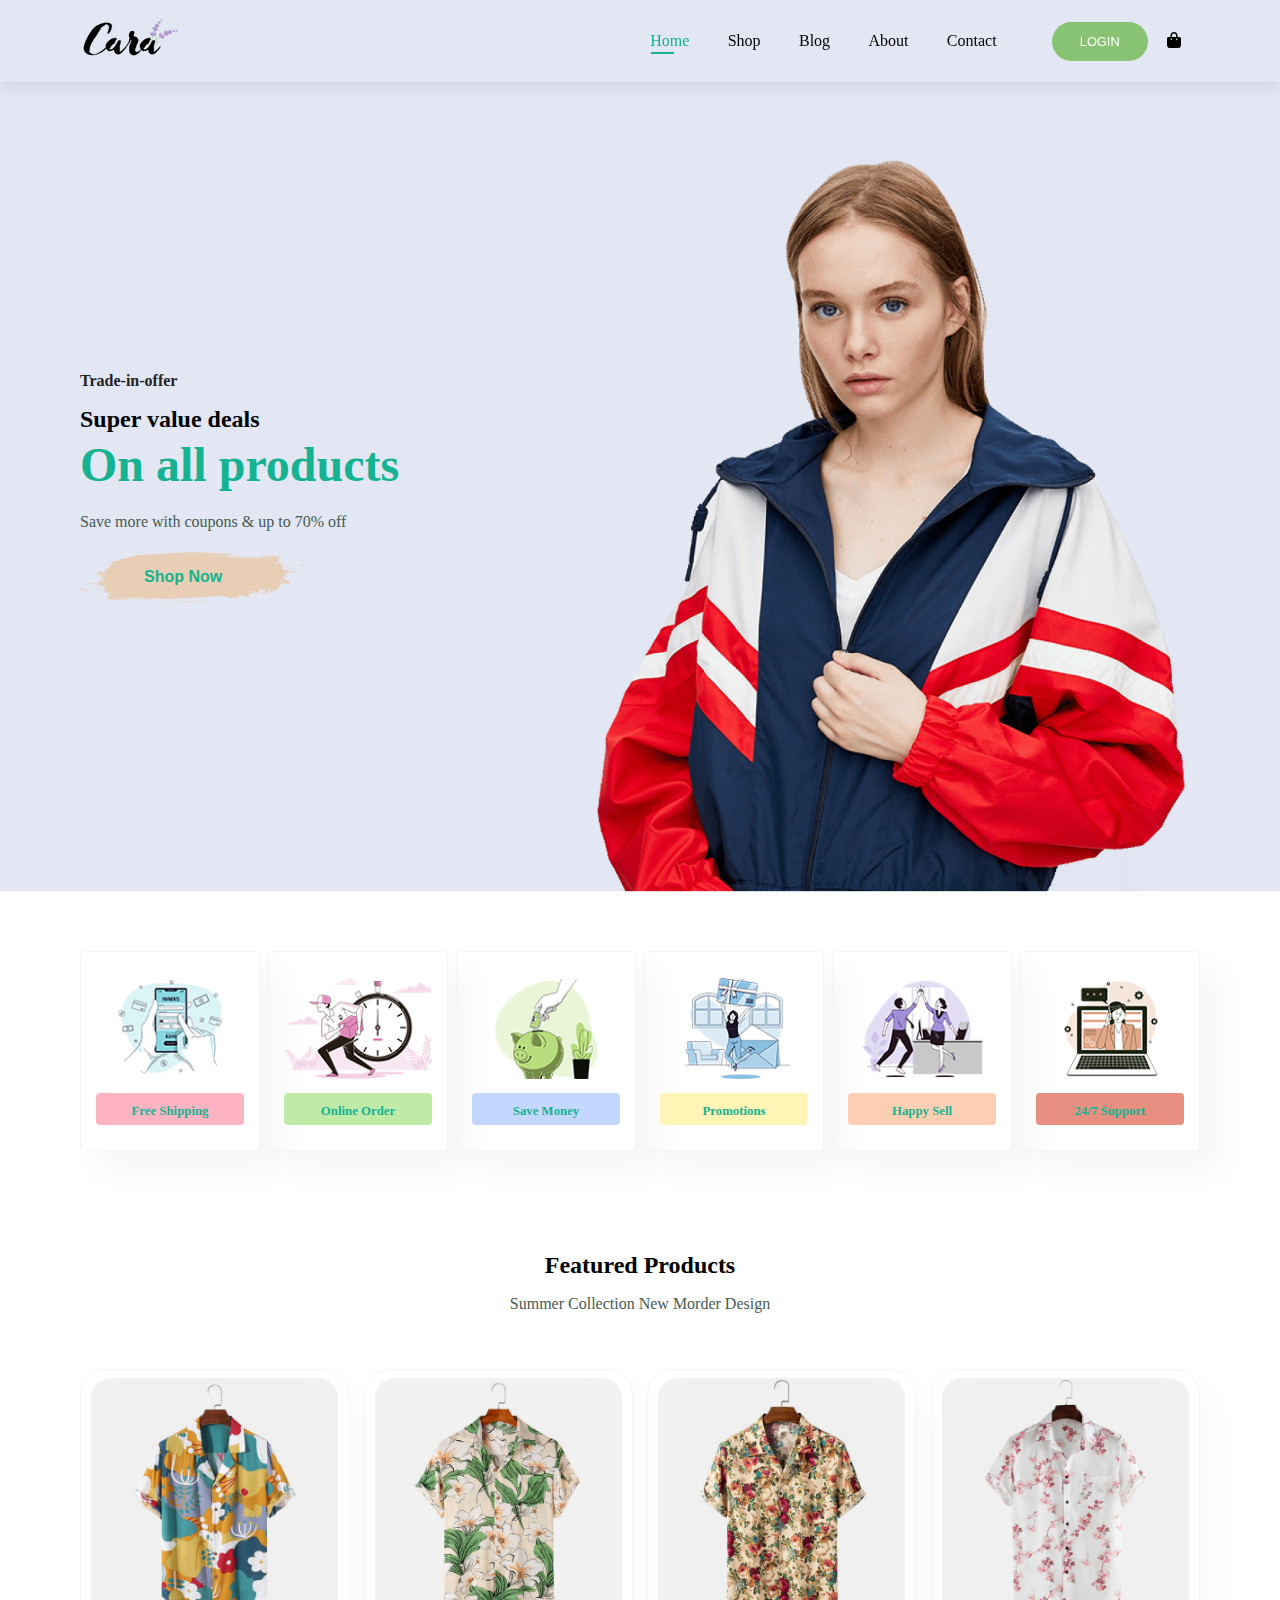
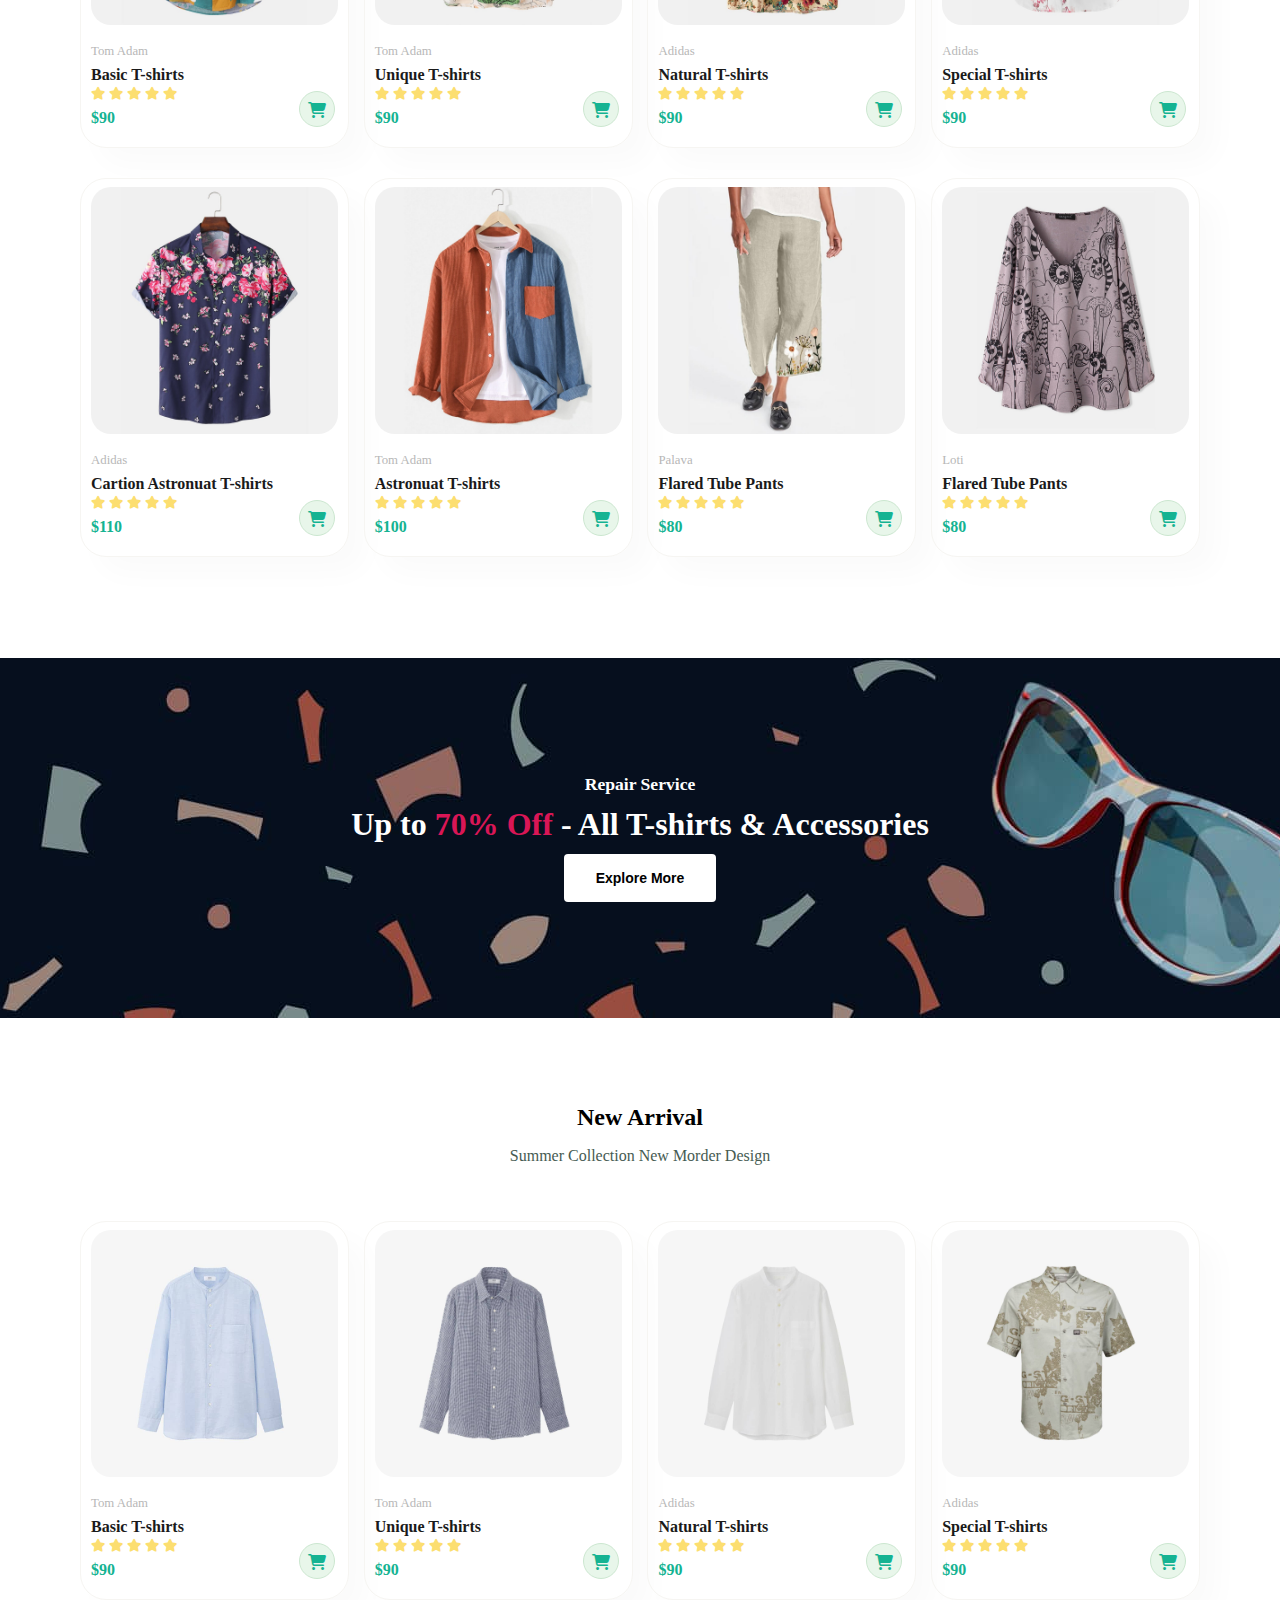
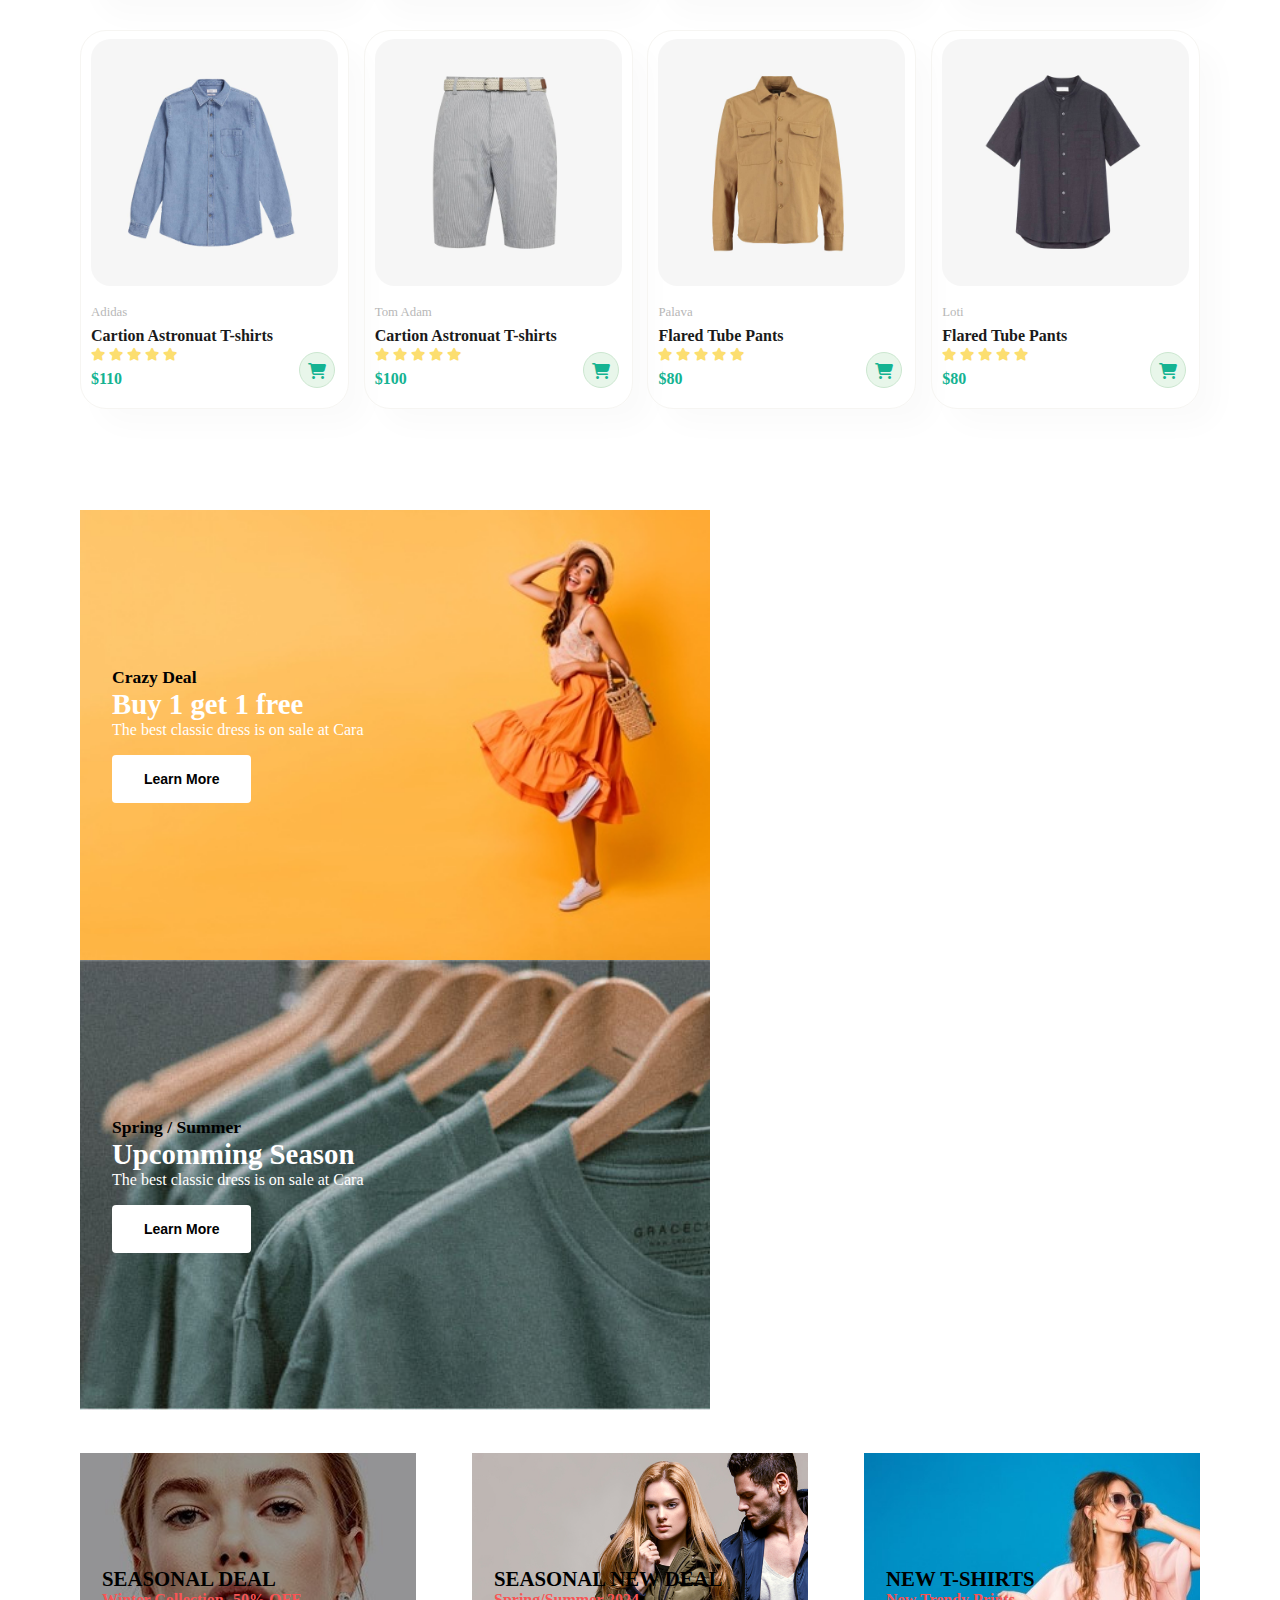
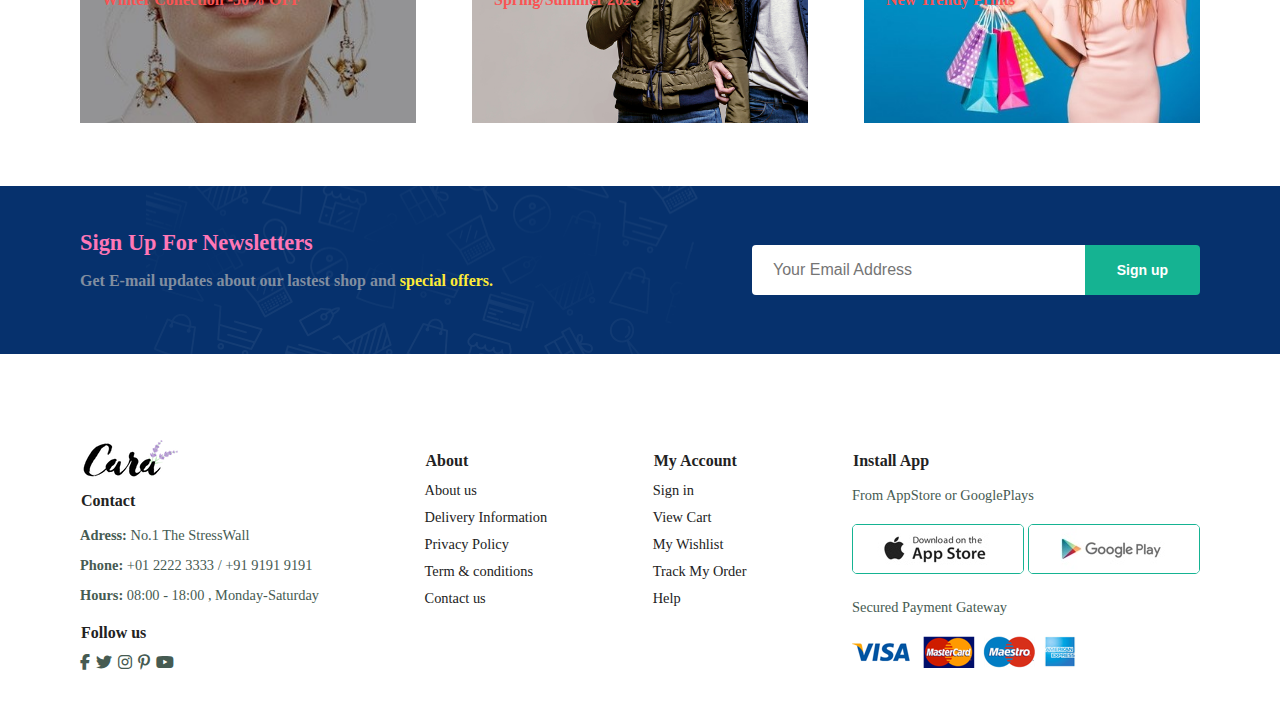
==== index.html @ 49e23474 "first commit" ====
<!DOCTYPE html>
<html lang="en">
<head>
    <meta charset="UTF-8">
    <meta name="viewport" content="width=device-width, initial-scale=1.0">
    <title>Document</title>
    <link rel="stylesheet" href="./css/base.css
    ">
    <link rel="stylesheet" href="./css/style.css">
    <link rel="preconnect" href="https://fonts.googleapis.com">
    <link rel="preconnect" href="https://fonts.gstatic.com" crossorigin>
    <link href="https://fonts.googleapis.com/css2?family=League+Spartan:wght@100..900&display=swap" rel="stylesheet">
    <link rel="stylesheet" href="https://cdnjs.cloudflare.com/ajax/libs/font-awesome/6.6.0/css/all.min.css">
</head>
<body>
    <!--header-->
    <header class="header_main">
        <a href=""><img src="./img/logo.png" class="logo" alt="logo"></a>
        <div>
            <ul class="header_navbar">
                <li ><a class="active" href="index.html">Home</a></li>
                <li><a href="shop.html">Shop</a></li>
                <li><a href="blog.html">Blog</a></li>
                <li><a href="About.html">About</a></li>
                <li><a href="Contact.html">Contact</a></li>
               
                <button class="btn-log">LOGIN </button>
                <li id="bag"><a href="cart.html"></a><i class="fa-solid fa-bag-shopping"></i></li>
                <a href="#" id="close"><i class="fa-solid fa-xmark"></i></a>
             
            </ul>
        </div>
        <div class="moblie">
            
            <a href="cart.html"></a><i class="fa-solid fa-bag-shopping"></i>
            <i id="bar" class="  fa-solid fa-outdent"></i>
        </div>
    </header>
    <div class="blur-bg-overlay"></div>
    <div class="form-popup">
        <span class="close-btn"><i class="fa-solid fa-xmark"></i></span>
        <div class="form-box login">
            <div class="form-detail">
                <h2>Welcome Back</h2>
                <span>Please log in using your personal information to stay connected with us</span>
            </div>
            <div class="form-content">
                <h2>LOGIN</h2>
                <form action="#">
                    <div class="input-field">
                        <input type="text" required
                        >
                        <label >Email</label>
                    </div>
                    <div class="input-field">
                        <input type="password" required>
                        <label >Password</label>
                    </div>
                    <a href="#" class="forgot-password">Forgot Password?</a>
                    <button type="Submit">Login</button>
                </form>
                <div class="bottom-link">
                    Don't have an account?
                    <a href="#" id="signup-link">Signup</a>
                </div>
            </div>
        </div>
        <div class="form-box signup">
            <div class="form-detail">
                <h2>Create Account</h2>
                <span>To become a part of our community, please sign up using your personal information</span>
            </div>
            <div class="form-content">
                <h2>SIGNUP</h2>
                <form action="#">
                    <div class="input-field">
                        <input type="text" required
                        >
                        <label >Email</label>
                    </div>
                    <div class="input-field">
                        <input type="password" required>
                        <label >Create Password</label>
                    </div>
                  <div class="policy-text">
                    <input type="checkbox" id="policy">
                    <label for="policy">I agree the <a href="#">Term & Conditions</a></label>
                  </div>
                    <button type="Submit">Signup</button>
                </form>
                <div class="bottom-link">
                   Already have an account?
                    <a href="#" id="login-link">Login</a>
                </div>
            </div>
        </div>
    </div>








    <!--content-->
    <div class="homepage">
        <h4>Trade-in-offer</h4>
        <h2>Super value deals</h2>
        <h1>On all products</h1>
        <p> Save more with coupons & up to 70% off</p>
        <button onclick="window.location.href='shop.html';">Shop Now</button>
    </div>

    <section class="feature section-p1">
        <div class="feature-box">
            <img src="img/features/f1.png" alt="">
            <h5>Free Shipping</h5>
        </div>

        <div class="feature-box">
            <img src="img/features/f2.png"  alt="">
            <h5 class="item2">Online Order</h5>
        </div>

        <div class="feature-box">
            <img src="img/features/f3.png"alt="">
            <h5 class="item3">Save Money</h5>
        </div>

        <div class="feature-box">
            <img src="img/features/f4.png"  alt="">
            <h5 class="item4">Promotions</h5>
        </div>

        <div class="feature-box">
            <img src="img/features/f5.png" alt="">
            <h5 class="item5">Happy Sell</h5>
        </div>

        <div class="feature-box">
            <img src="img/features/f6.png" alt="">
            <h5 class="item6">24/7 Support</h5>
        </div>
        
        

    </section>

    <section class="product section-p1">
        <h2>Featured Products</h2>
        <p>Summer Collection New Morder Design</p>
        <div class="pro-container">
            <div class="pro"  onclick="window.location.href='product.html';">
                <img src="img/products/f1.jpg" alt="">
                <div class="description">
                    <span>Tom Adam</span>
                    <h4> Basic T-shirts </h4>
                    <div class="star">
                        <i class="fas fa-star"></i>
                        <i class="fas fa-star"></i>
                        <i class="fas fa-star"></i>
                        <i class="fas fa-star"></i>
                        <i class="fas fa-star"></i>
                    </div>
                    <h3>$90</h3>
                </div>
           
                <a href="#"><i class="cart fa-solid fa-cart-shopping"></i></a>
            </div>

            <div class="pro" onclick="window.location.href='product.html';">
                <img src="img/products/f2.jpg" alt="">
                <div class="description">
                    <span>Tom Adam</span>
                    <h4> Unique T-shirts </h4>
                    <div class="star">
                        <i class="fas fa-star"></i>
                        <i class="fas fa-star"></i>
                        <i class="fas fa-star"></i>
                        <i class="fas fa-star"></i>
                        <i class="fas fa-star"></i>
                    </div>
                    <h3>$90</h3>
                </div>
                <a href="#"><i class="cart fa-solid fa-cart-shopping"></i></a>
            </div>


            <div class="pro" onclick="window.location.href='product.html';">
                <img src="img/products/f3.jpg" alt="">
                <div class="description">
                    <span>Adidas</span>
                    <h4> Natural T-shirts </h4>
                    <div class="star">
                        <i class="fas fa-star"></i>
                        <i class="fas fa-star"></i>
                        <i class="fas fa-star"></i>
                        <i class="fas fa-star"></i>
                        <i class="fas fa-star"></i>
                    </div>
                    <h3>$90</h3>
                </div>
                <a href="#"><i class="cart fa-solid fa-cart-shopping"></i></a>
            </div>

            <div class="pro" onclick="window.location.href='product.html';">
                <img src="img/products/f4.jpg" alt="">
                <div class="description">
                    <span>Adidas</span>
                    <h4> Special T-shirts </h4>
                    <div class="star">
                        <i class="fas fa-star"></i>
                        <i class="fas fa-star"></i>
                        <i class="fas fa-star"></i>
                        <i class="fas fa-star"></i>
                        <i class="fas fa-star"></i>
                    </div>
                    <h3>$90</h3>
                </div>
                <a href="#"><i class="cart fa-solid fa-cart-shopping"></i></a>
            </div>
            <div class="pro " onclick="window.location.href='product2.html';">
                <img src="img/products/f5.jpg" alt="">
                <div class="description">
                    <span>Adidas</span>
                    <h4> Cartion Astronuat T-shirts </h4>
                    <div class="star">
                        <i class="fas fa-star"></i>
                        <i class="fas fa-star"></i>
                        <i class="fas fa-star"></i>
                        <i class="fas fa-star"></i>
                        <i class="fas fa-star"></i>
                    </div>
                    <h3>$110</h3>
                </div>
                <a href="#"><i class="cart fa-solid fa-cart-shopping"></i></a>
            </div>
            <div class="pro" onclick="window.location.href='product3.html';">
                <img src="img/products/f6.jpg" alt="">
                <div class="description">
                    <span>Tom Adam</span>
                    <h4>  Astronuat T-shirts </h4>
                    <div class="star">
                        <i class="fas fa-star"></i>
                        <i class="fas fa-star"></i>
                        <i class="fas fa-star"></i>
                        <i class="fas fa-star"></i>
                        <i class="fas fa-star"></i>
                    </div>
                    <h3>$100</h3>
                </div>
                <a href="#"><i class="cart fa-solid fa-cart-shopping"></i></a>
            </div>
            <div class="pro" onclick="window.location.href='product4.html';">
                <img src="img/products/f7.jpg" alt="">
                <div class="description">
                    <span>Palava</span>
                    <h4>  Flared Tube Pants </h4>
                    <div class="star">
                        <i class="fas fa-star"></i>
                        <i class="fas fa-star"></i>
                        <i class="fas fa-star"></i>
                        <i class="fas fa-star"></i>
                        <i class="fas fa-star"></i>
                    </div>
                    <h3>$80</h3>
                </div>
                <a href="#"><i class="cart fa-solid fa-cart-shopping"></i></a>
            </div>
            <div class="pro" onclick="window.location.href='product5.html';">
                <img src="img/products/f8.jpg" alt="">
                <div class="description">
                    <span>Loti</span>
                    <h4> Flared Tube Pants </h4>
                    <div class="star">
                        <i class="fas fa-star"></i>
                        <i class="fas fa-star"></i>
                        <i class="fas fa-star"></i>
                        <i class="fas fa-star"></i>
                        <i class="fas fa-star"></i>
                    </div>
                    <h3>$80</h3>
                </div>
                <a href="#"><i class="cart fa-solid fa-cart-shopping"></i></a>
            </div>
        </div>
    </section>

    <section class="banner section-m1">
        <h4>Repair Service</h4>
        <h2>Up to <span>70% Off</span> - All T-shirts & Accessories</h2>
        <button class="btn">Explore More</button>
    </section>

    <section class="product section-p1">
        <h2>New Arrival </h2>
        <p>Summer Collection New Morder Design</p>
        <div class="pro-container">
            <div class="pro" onclick="window.location.href='product6.html';">
                <img src="img/products/n1.jpg" alt="">
                <div class="description">
                    <span>Tom Adam</span>
                    <h4> Basic T-shirts </h4>
                    <div class="star">
                        <i class="fas fa-star"></i>
                        <i class="fas fa-star"></i>
                        <i class="fas fa-star"></i>
                        <i class="fas fa-star"></i>
                        <i class="fas fa-star"></i>
                    </div>
                    <h3>$90</h3>
                </div>
                <a href="#"><i class="cart fa-solid fa-cart-shopping"></i></a>
            </div>

            <div class="pro" onclick="window.location.href='product6.html';">
                <img src="img/products/n2.jpg" alt="">
                <div class="description">
                    <span>Tom Adam</span>
                    <h4> Unique T-shirts </h4>
                    <div class="star">
                        <i class="fas fa-star"></i>
                        <i class="fas fa-star"></i>
                        <i class="fas fa-star"></i>
                        <i class="fas fa-star"></i>
                        <i class="fas fa-star"></i>
                    </div>
                    <h3>$90</h3>
                </div>
                <a href="#"><i class="cart fa-solid fa-cart-shopping"></i></a>
            </div>


            <div class="pro" onclick="window.location.href='product6.html';">
                <img src="img/products/n3.jpg" alt="">
                <div class="description">
                    <span>Adidas</span>
                    <h4> Natural T-shirts </h4>
                    <div class="star">
                        <i class="fas fa-star"></i>
                        <i class="fas fa-star"></i>
                        <i class="fas fa-star"></i>
                        <i class="fas fa-star"></i>
                        <i class="fas fa-star"></i>
                    </div>
                    <h3>$90</h3>
                </div>
                <a href="#"><i class="cart fa-solid fa-cart-shopping"></i></a>
            </div>

            <div class="pro" onclick="window.location.href='product6.html';">
                <img src="img/products/n4.jpg" alt="">
                <div class="description">
                    <span>Adidas</span>
                    <h4> Special T-shirts </h4>
                    <div class="star">
                        <i class="fas fa-star"></i>
                        <i class="fas fa-star"></i>
                        <i class="fas fa-star"></i>
                        <i class="fas fa-star"></i>
                        <i class="fas fa-star"></i>
                    </div>
                    <h3>$90</h3>
                </div>
                <a href="#"><i class="cart fa-solid fa-cart-shopping"></i></a>
            </div>
            <div class="pro"  onclick="window.location.href='product7.html';">
                <img src="img/products/n5.jpg" alt="">
                <div class="description">
                    <span>Adidas</span>
                    <h4> Cartion Astronuat T-shirts </h4>
                    <div class="star">
                        <i class="fas fa-star"></i>
                        <i class="fas fa-star"></i>
                        <i class="fas fa-star"></i>
                        <i class="fas fa-star"></i>
                        <i class="fas fa-star"></i>
                    </div>
                    <h3>$110</h3>
                </div>
                <a href="#"><i class="cart fa-solid fa-cart-shopping"></i></a>
            </div>
            <div class="pro"  onclick="window.location.href='product8.html';">
                <img src="img/products/n6.jpg" alt="">
                <div class="description">
                    <span>Tom Adam</span>
                    <h4> Cartion Astronuat T-shirts </h4>
                    <div class="star">
                        <i class="fas fa-star"></i>
                        <i class="fas fa-star"></i>
                        <i class="fas fa-star"></i>
                        <i class="fas fa-star"></i>
                        <i class="fas fa-star"></i>
                    </div>
                    <h3>$100</h3>
                </div>
                <a href="#"><i class="cart fa-solid fa-cart-shopping"></i></a>
            </div>
            <div class="pro"  onclick="window.location.href='product9.html';">
                <img src="img/products/n7.jpg" alt="">
                <div class="description">
                    <span>Palava</span>
                    <h4>  Flared Tube Pants </h4>
                    <div class="star">
                        <i class="fas fa-star"></i>
                        <i class="fas fa-star"></i>
                        <i class="fas fa-star"></i>
                        <i class="fas fa-star"></i>
                        <i class="fas fa-star"></i>
                    </div>
                    <h3>$80</h3>
                </div>
                <a href="#"><i class="cart fa-solid fa-cart-shopping"></i></a>
            </div>
            <div class="pro"  onclick="window.location.href='product10.html';">
                <img src="img/products/n8.jpg" alt="">
                <div class="description">
                    <span>Loti</span>
                    <h4> Flared Tube Pants </h4>
                    <div class="star">
                        <i class="fas fa-star"></i>
                        <i class="fas fa-star"></i>
                        <i class="fas fa-star"></i>
                        <i class="fas fa-star"></i>
                        <i class="fas fa-star"></i>
                    </div>
                    <h3>$80</h3>
                </div>
                <a href="#"><i class="cart fa-solid fa-cart-shopping"></i></a>
            </div>
        </div>
    </section>

    <section class="action-banner section-p1">
        <div class="banner-box">
            <h4>Crazy Deal</h4>
            <h2>Buy 1 get 1 free</h2>
            <span>The best classic dress is on sale at Cara</span>
            <button class="btn btn-primary">Learn More</button>

        </div>
        <div class="banner-box banner-box2">
            <h4>Spring / Summer</h4>
            <h2>Upcomming Season</h2>
            <span>The best classic dress is on sale at Cara</span>
            <button class="btn btn-primary">Learn More</button>

        </div>
    </section>

    <section class="action-banner2">
        <div class="banner-box banner-box1">
            <h2>SEASONAL DEAL</h2>
            <h3>Winter Collection -50% OFF</h3>
        </div>
        <div class="banner-box banner-box12">
            <h2>SEASONAL NEW DEAL</h2>
            <h3>Spring/Summer 2024</h3>
        </div>
        <div class="banner-box banner-box13">
            <h2>NEW T-SHIRTS</h2>
            <h3>New Trendy Prints</h3>
        </div>
    </section>

    <section class="newsletter section-p1 section-m1">
        <div class="newstext">
            <h4>Sign Up For Newsletters </h4>
            <p>Get E-mail updates about our lastest shop and<span> special offers.</span></p>
        </div>

        <div class="form">
            <input type="text" placeholder="Your Email Address">
            <button class="btn">Sign up</button>
        </div>
    </section>

<!--footer-->
    <footer class="end section-p1">
        <div class="col">
            <img src="img/logo.png" alt="">
            <h4>Contact</h4>
            <p><strong>Adress:</strong> No.1 The StressWall </p>
            <p><strong>Phone:</strong> +01 2222 3333 / +91 9191 9191 </p>
            <p><strong>Hours:</strong> 08:00 - 18:00 , Monday-Saturday </p>
            <div class="follow">
                <h4>Follow us</h4>
                <div class="icon">
                    <i class="fa-brands fa-facebook-f"></i>
                    <i class="fa-brands fa-twitter"></i>
                    <i class="fa-brands fa-instagram"></i>
                    <i class="fa-brands fa-pinterest-p"></i>
                    <i class="fa-brands fa-youtube"></i>
                </div>
            </div>
        </div>

        <div class="col">
            <h4>About</h4>
            <a href="#">About us</a>
            <a href="#">Delivery Information</a>
            <a href="#">Privacy Policy</a>
            <a href="#">Term & conditions</a>
            <a href="#">Contact us</a>

        </div>

    
        <div class="col">
            <h4>My Account</h4>
            <a href="#">Sign in</a>
            <a href="#">View Cart</a>
            <a href="#">My Wishlist</a>
            <a href="#">Track My Order</a>
            <a href="#">Help</a>

        </div>

        <div class="col install">
            <h4>Install App</h4>
            <p>From AppStore or GooglePlays</p>
            <div class="row">
                <img src="img/pay/app.jpg" alt="">
                <img src="img/pay/play.jpg" alt="">
            </div>
           <p>Secured Payment Gateway</p>
           <img src="img/pay/pay.png" alt="">
        </div>
    </footer>
    <script src="main.js"></script>
</body>
</html>
---- css/base.css ----
*{
    margin:0;
    padding:0;
    box-sizing: border-box;
   
}
.btn-log{
    margin-left:36px;
    font-size: 0.8rem;
    font-weight: 500;
    padding: 12px 28px;
    background-color:#88C273;
    border-radius: 36px;
    cursor: pointer;
    border: none;
    outline: none;
    color:var(--white-color);
    transition: 0.2s;
}
.btn-log:hover{
    color:#000;
    background-color: var(--primary-color);
    transition: ease-in 0.2s;
}
:root{
    --primary-color:#15B392;
    --text-color:#000000;
    --white-color:#fff;
}
h1{
    font-size:3rem;
    line-height:4rem;
    color:#222;

}
.title-login{
    color:var(--primary-color)
}
h4{
    font-size:1rem;
    color:#222;
}
p{
    font-size: 1rem;
    color:#465b52;
    margin:1rem 0 1.3rem 0;
}
h5{
    font-size:0.8rem;
}

.section-p1{
    padding : 2.7rem 5rem;
}
.section-m1{
    margin :2.7rem 0;
}

body{
    width:100%;
}
.btn-primary{
    font-size:14px;
    font-weight: 600;
    padding: 10px 18px;
    color:#000;
    background-color: var(--white-color);
    border-radius: 4px;
    cursor:pointer;
    border:none;
    outline: none;
    transition:0.2s;
}
---- css/style.css ----
.header_main{
    display:flex;
    align-items: center;
    justify-content: space-between;
    padding :1.2rem 5rem;
    background-color: #e3e6f3;
    box-shadow: 0 5px 15px rgba(0 , 0 , 0 ,0.08);
    position: sticky;
    z-index:98;
    top :0;
    left:0;
}
.header_navbar{
    display :flex;
    align-items: center;
    justify-content: center;
    
}
.header_navbar li{
    list-style: none;
    padding: 0 1.2rem;
    position: relative;
}

.header_navbar li a{
    text-decoration: none;
    font-size:1rem;
    font-weight: 500;
    color:#000000;
    transition: 0.3s ease;
}
.header_navbar li a:hover,.header_navbar li a.active {
    
    color:var(--primary-color);
    cursor: pointer;
}
.header_navbar li a.active::after,.header_navbar li a:hover::after{
    content:"";
    width:30%;
    height:2px;
    background-color: var(--primary-color);
    position: absolute;
    bottom: -4px;
    left:20px;
}
.moblie{
    display: none;
    align-items: center;
}
#close{
    display: none;
}
.blur-bg-overlay{
    position:fixed;
    top :0;
    left:0;
    width:100%;
    height: 100%;
    opacity: 0;
    z-index:99;
    pointer-events: none;
    transition: 0.1 ease;
    backdrop-filter: blur(5px);
}
.show-popup .blur-bg-overlay{
    opacity: 1;
    pointer-events: auto;
}
.form-popup{
    position:fixed;
    background-color:var(--white-color);
    top :50%;
    left:50%;
    max-width: 720px;
    width: 100%;
    border:2px solid #fff;
    transform:translate(-50% ,-50%);
    z-index:101;
     pointer-events: none;
    opacity: 0;
}
.show-popup .form-popup{
    opacity: 1;
    pointer-events: auto;
    transform:translate(-50% ,-50%);
    transition: transfrom 0.3s ease, opacity 0.1s;
}
.form-popup .form-box{
    display: flex;
}
.form-popup .close-btn{
    position: absolute;
    top:12px;
    right:11px;
    cursor:pointer;
}
.form-popup .form-detail{
    max-width: 330px;
    width: 100%;
    display: flex;
    flex-direction: column;
    align-items: center;
    justify-content: center;
    padding:0 20px;
    text-align: center;
    background-size: cover;
    background-position: center;
   
 
}
.form-popup .form-box .form-detail h2{
    color:#FFF100;
    font-weight: bold;

}
.form-popup .form-box .form-detail span{
    color:#ffffffd4;
    font-weight: 200;
}
.login .form-detail{
    background: url('/img/login-img.jpg');
   
    background-size: cover;
    background-position: center;
}
.signup .form-detail{
    background: url('/img/signup-img.jpg');
   
    background-size: cover;
    background-position: center;
}
.form-box h2{
    text-align: center;
    margin-bottom:30px;
}
.form-box .form-content{
    width:100%;
    padding:35px;
}
form .input-field{
    height: 50px;
    width:100%;
    margin-top:20px;
    position: relative;
}
form .input-field input{
    width:100%;
    height:100%;
    outline:none;
    font-size:0.95rem;
    border-radius:3px;
    border: 1px solid #717171;
    padding:0 15px;
}
.input-field input:is(:focus,:valid){
    padding: 16px 15px 0;
}
form .input-field label{
    position:absolute;
    top:50%;
    transform: translateY(-50%);
    left:15px;
    color:#717171;
    pointer-events: none;
    transition: 0.2s ease;

}
.input-field input:focus{
   border-color: var(--primary-color);
}
.input-field input:is(:focus,:valid)~label{
    color:var(--primary-color);
    font-size:0.75rem;
    transform: translateY(-120%);
}
.form-box a{
    text-decoration: none;
    color:var(--primary-color);
}
.form-box a:hover{
    text-decoration: underline;
}
.form-box :where(.forgot-password,.policy-text){
    display:inline-flex;
    margin-top:14px;
    font-size:0.95rem;


}



form button {
    width:100%;
    outline:none;
    border:none;
    font-size:1rem;
    font-weight: 600;
    padding:14px 0;
    border-radius:3px;
    margin:25px 0;
    background-color: var(--primary-color);
    cursor: pointer;
    color:#fff;
    transition: 0.2s ease;
}
form button:hover{
    background: #096753;
    color:#000;
}
.form-popup .signup, .form-popup.show-signup .login{
    display:none;
}
.form-popup.show-signup .signup{
    display: flex;
}
.signup .policy-text{
    display: flex;
    align-items: center;
}
.signup .policy-text input{
    width: 14px;
    height:14px;
    margin-right: 7px;
}
.form-box .bottom-link{
    text-align: center;
}

/*home page*/

.homepage {
    background-image: url("/img/hero4.png");
    height:90vh;
    width: 100%;
    background-size: cover;
    background-position: top 25% right 0;
    padding : 0 5rem;
    display : flex;
    flex-direction: column;
    align-items: flex-start;
    justify-content: center;
}
.homepage h4{
    padding-bottom: 1rem;

}
.homepage h1{
    color:var(--primary-color);
}
.homepage button{
    background-image: url("/img/button.png");
    background-color: transparent;
    color:var(--primary-color);
    border:0;
    padding : 16px 82px 16px 64px;
    cursor: pointer;
    font-weight: 700;
    font-size:1rem;
}
/*feature*/

.feature .feature-box{
    width:180px;
    text-align: center;
    padding :25px 15px;
    box-shadow: 20px 20px 34px rgba(0 ,0 ,0 ,0.04);
    border :1px solid #F5F5F7;
    border-radius: 4px;
    margin : 15px 0;
    cursor: pointer;
}

.feature .feature-box:hover{
    box-shadow: 10px 10px 54px rgba(70,62,221,0.1);
}
.feature{
    display: flex;
    justify-content: space-between;
    align-items: center;
    flex-wrap: wrap;
}

 h5{
    padding :10px 8px 6px 8px;
    line-height: 1rem;
    border-radius: 4px;
    color:var(--primary-color);
    background-color: #FFB4C2;
}
.feature .feature-box img{
    width: 100%;
    margin-bottom: 10px;

}
.item2{
    background-color: #C0EBA6;
}
.item3 {
    background-color: #C4D7FF;
}
.item4 {
    background-color: #FFF4B5;
}
.item5 {
    background-color: #FFCFB3;
}
.item6 {
    background-color: #E78F81;
}

/*Product*/

.product{
    text-align: center;
}

.product .pro-container{
    display: flex;
    justify-content: space-between;
    padding-top: 20px;
    flex-wrap: wrap;
}
.product .pro{
    width:24%;
    min-width:250px;
    padding :8px 10px;
    border: 1px solid #F6F5F2;
    border-radius: 26px;
    box-shadow: 18px 18px 28px rgba(0,0,0,0.02);
    margin:15px 0;
    transition :0.2s ease;
    position:relative
}
.product .pro:hover{
    box-shadow: 18px 18px 28px rgba(0,0,0,0.07);
}
.product .pro img{
    width:100%;
    border-radius: 20px;

}
.product .pro .description{
    text-align: start;
    padding :12px 0;
}
.product .pro .description span{
    color : #B7B7B7;
    font-size: 0.8rem;
}
.product .pro .description  h4{
    padding-top: 7px;
    color: #1a1a1a;
}
.product .pro .description i{
    font-size:0.8rem;
    color :#FCDE70;
}

.product .pro .description  h3{
    padding-top: 7px;
    font-size: 1rem;
    font-weight: 700;
    color:var(--primary-color);
}
.product .pro .cart{
    width:36px;
    height: 36px;
    line-height: 36px;
    border-radius:46px;
    background-color: #e8f6ea;
    font-size: 500;     
    color:var(--primary-color);
    border:1px solid #cce7d0;
    position: absolute;
    bottom :20px;
    right :13px;
}

/*banner*/
.banner{
    display:flex;
    align-items: center;
    justify-content: center;
    text-align: center;
    flex-direction: column;
    background-image: url("/img/banner/b2.jpg");
    width: 100%;
    height:40vh;
    background-size: cover;
    background-position: center;
}

.banner h4{
    color:var(--white-color);
    font-size:1.1rem;

}
.banner h2{
    color:var(--white-color);
    font-size:2rem;
    padding :11px 0;
}
.banner h2 span {
    color:#D91656;
}
.btn{
    font-size:14px;
    font-weight: 600;
    padding: 16px 32px;
    color:#000;
    background-color: var(--white-color);
    border-radius: 4px;
    cursor:pointer;
    border:none;
    outline: none;
    transition:0.2s;
}
.btn:hover{
    background-color: var(--primary-color);
    color:var(--white-color);
}

/**/
.action-banner{
    display: flex;
    justify-content: space-between;
    flex-wrap: wrap;
}
.action-banner .banner-box{
    display:flex;
    align-items: flex-start;
    justify-content: center;
    text-align: center;
    flex-direction: column;
    background-image: url("/img/banner/b17.jpg");
    width: 630px;
    height:50vh;
    background-size: cover;
    background-position: center;
    padding :32px;
}
.action-banner .banner-box2{
    background-image: url("/img/banner/b10.jpg");
    
}
.action-banner h4{
    font-size: 1.1rem;
    color:#000;
    font-weight: 800;
}

.action-banner2 .banner-box12 {
    background-image: url("/img/banner/b4.jpg");
}

.action-banner2 .banner-box13 {
    background-image: url("/img/banner/b18.jpg");
}
.action-banner2 .banner-box1{
    background-image: url("/img/banner/b7.jpg");
}

.action-banner h2{
    color:var(--white-color);
    font-size:1.8rem;
    font-weight: 700;
}
.action-banner span{
    color: var(--white-color);
    font-size:1rem;
    font-weight: 300;
    padding-bottom: 16px;
}
.action-banner .banner-box:hover button{
    background-color: var(--primary-color);
    border:1px solid var(--primary-color);
}
.action-banner2{
    display: flex;
    justify-content: space-between;
    flex-wrap: wrap;
    padding:0 80px;
}
.action-banner2 .banner-box{
    display:flex;
    align-items: flex-start;
    justify-content: center;
    text-align: center;
    flex-direction: column;
    width: 30%;
    height:30vh;
    background-size: cover;
    background-position: center;
    padding :22px;
    margin-bottom: 20px;
}
.action-banner2 h2{
    color:#000;
    font-weight: 900;
    font-size:1.3rem;
}

.action-banner2 h3{
    color:#F95454;
    font-weight: 700;
    font-size:1rem;
}

/**/
.newsletter{
    display: flex;
    align-items: center;
    justify-content: space-between;
    flex-wrap: wrap;
    background-image: url("/img/banner/b14.png");
    background-repeat: no-repeat;
    background-position: 20% 30%;
    background-color: #06316d;
}
.newsletter .newstext h4{
    font-weight: 700;
    font-size:1.4rem;
    color:#FF77B7;
}
.newsletter p{
    font-size:1rem;
    font-weight: 600;
    color:#818ea0;
}
.newsletter .form{
    display: flex;
    width: 40%;
}
.newsletter span{
    color:#FEEC37;
}
.newsletter input{
    height:3.125rem;
    padding: 0 1.25rem;
    font-size:1rem;
    width:100%;
    border:1px solid transparent;
    border-radius: 4px;
    outline:none;
    border-top-right-radius: 0;
    border-bottom-right-radius: 0;
}
.newsletter button{
    background-color: var(--primary-color);
    color:var(--white-color);
    white-space: nowrap;
    border-top-left-radius: 0;
    border-bottom-left-radius: 0;
}
/*footer*/

.end{
    display:flex;
    justify-content: space-between;
    flex-wrap: wrap;
}
.end .col{
    display: flex;
    flex-direction: column;
    align-items: flex-start;
    
}
.end .logo{
    margin-bottom:30px;
}
.end h4{
    font-size:1rem;
    padding :12px 1px;
}
.end a{
    font-size:0.9rem;
    margin:0 0 8px 0;
    text-decoration: none;
    color:#222;
    margin-bottom: 10px;
}
.end p{
    font-size:0.9rem;
    margin:5px 0 8px 0;
}
.end .follow i{
    color:#465b52;
    cursor: pointer;
    padding-right: 2px;
}
.end .install .row img{
    border: 1px solid var(--primary-color);
    border-radius: 5px;
}
.end .install img{
    margin :12px 0 16px 0;
}
.end .follow i:hover,.end a:hover{
    color:var(--primary-color);
}





/*shoppage*/

.homepage-header{
    background-image: url(/img/banner/b1.jpg);
    width:100%;
    height:40vh;
    background-size: cover;
    display: flex;
    align-items: center;
    justify-content: center;
    text-align: center;
    flex-direction: column;
    padding:16px;
}
.homepage-header h2,.homepage-header p{
    color:var(--white-color);
}

.next-product{
    display: flex;
    align-items: center;
    justify-content: center;
    padding:18px 16px;
}
.next-product a{
    text-decoration: none;
    background-color: var(--primary-color);
    padding:12px 16px;
    border-radius: 4px;
    color:var(--white-color);
    font-weight: 600;
}
.next-product a i{
    font-size: 1rem;
    font-weight: 600;
}

.single-pro-img {
    display: flex;
    flex-direction: column;
    width: 40%; 
    margin-right:5rem;

}

.mainimg {
  
    margin-bottom:7px;
}

.small-img-group {
    display: flex;
    justify-content: center; 
    gap: 7px; 
}

.smallimg {
    width: 100%;
    cursor: pointer; 
}
.prodetails{
    display: flex;
    margin-top:20px
}
.prodetails .single-pro-details{
    width: 50%;
    padding-top:24px;
}
.prodetails .single-pro-details h6{
    font-size:0.9rem;
}
.prodetails .single-pro-details h4{
    padding:40px 0 20px 0;
    font-size:1.2rem;
}
.prodetails .single-pro-details h2{
    font-size:1.7rem;
    color:var(--primary-color);
    padding-bottom:2px;
}
.prodetails .single-pro-details select{
    display: block;
    padding:6px 8px;
    margin-bottom: 10px;
}
.prodetails .single-pro-details input{
    width:50px;
    height: 50px;
    padding-left: 10px;
    font-size:1rem;
    margin-right: 6px;
}
.prodetails .single-pro-details input:focus{
    outline: none;
}
.prodetails .single-pro-details button{
    background-color: var(--primary-color);
    color:#fff;
}
.prodetails .single-pro-details p{
    margin: 0 0 1.3rem 0;
}

/*blog*/

.blog-header{
    background-image: url("/img/banner/b19.jpg");
}
.blog{
    padding:160px 160px 0 160px;
}
.blog .blog-box{
    display:flex;
    align-items: center;
    width:100%;
    position: relative;
    padding-bottom: 6rem;
}

.blog .blog-box .blog-img{
    width:40%;
    margin-right:40px;
    
}
.blog img{
    width: 100%;
    object-fit: cover;
    height:300px;
}
.blog .blog-details{
    width:30%;
   
}

.blog .blog-details a{
    text-decoration: none;
    font-size:12px;
    color:#000;
    font-weight: 700;
    position: relative;
    transition:0.2s;
}

.blog .blog-details a::after{
    content: "";
    width: 50px;
    height: 1px;
    background-color: #B7B7B7;
    position: absolute;
    top: 9px;
    right: -54px;
}
.blog .blog-details a:hover{
    color:var(--primary-color);
}
.blog .blog-details a:hover::after{
    background-color:var(--primary-color);
}
.blog .blog-box h1{
    position: absolute;
    top :-40px;
    left:0;
    font-size:4.8rem;
    font-weight: 700;
    color:#c9cbce;
    z-index:-1;
}
.homepage-header.about-header{
    background-image:url("/img/about/banner.png");
}
.about-head{
    display: flex;
    align-items: center;

}
.about-head img{
    width: 50%;
    height: auto;
}
.about-head div{
    padding-left:50px;
}

.about-app{
    text-align: center;
}
.about-app .video{
    width: 70%;
    height:100%;
    margin: 30px auto 0 auto;
}
.about-app .video video{
    width: 100%;
    height:100%;
    border-radius: 20px;
}

.contact-detail {
    display: flex;
    align-items: center;
    justify-content: space-between;
}

.contact-detail .details{
    width: 40%;
}
.contact-detail .details span
{
    font-size:0.9rem;
}
.contact-detail .details h2
.details form h2{
    font-size: 1.7rem;
    line-height: 2rem;
    padding:20px 0;
    padding-bottom:22px;
    
}
.contact-detail .details h3{
    font-size: 1rem;
    padding-bottom: 1rem;
}
.contact-detail .details li{
    list-style: none;
    display: flex;
    padding: 10px 0;
}
.contact-detail .details li i{
    font-size:14px;
    padding-right:22px;
}
.contact-detail .details li p{
    font-size:0.9rem;
    margin: 0;
}
.contact-detail .map{
    width:50%;
    height:400px;
}
.contact-detail .map iframe{
    width: 100%;
    height: 100%;
}


.form_details .details {
    display: flex;
    flex-direction: column;
    align-items: flex-start;
}

.form_details form input, 
.form_details form textarea {
    width: 100%;
    padding: 12px 15px;
    margin-bottom: 20px;
    border: 1px solid #e1e1e1;
    outline: none;
}

.form_details .details button {
    background-color: var(--primary-color);
    padding: 12px 15px;
    border: none;
    cursor: pointer;
    color:#fff;
}

.form_details .details button:hover{
    color:#000;
}
.people p{
    margin:0;
}
.form_details .people div{
    padding-bottom: 25px;
    display: flex;
    align-items: flex-start;

}
.form_details .people div img{
    width: 65px;
    height: 65px;
    object-fit: cover;
    margin-right:15px;
}
.form_details .people div p span{
    display: block;
    font-size:16px;
    font-weight: 600;
    color:#000;
    padding-bottom:12px;
 
}
.pdb{
padding-left:2px; 
padding-bottom:10px;
}
.form_details{
    display:flex;
    justify-content: space-between;
    margin:30px;
   padding:90px;
   border:1px solid #e1e1e1; 
}
.header_cart table {
    width:100%;
    border-collapse:collapse;
    table-layout: fixed;
    white-space: nowrap;
}

.header_cart table {
    width: 80%; 
}
.header_cart table img {
    width: 70px;
}

.header_cart table thead {
    border: 1px solid #e2e9e1;
}

.header_cart table thead td {
    font-weight: 700;
    text-transform: uppercase;
    font-size: 0.85rem;
    padding: 18px 0;
}

.header_cart table td {
    text-align: center;
    padding: 10px;
}



/*Start media query*/


@media(max-width:799px){
    .section-p1{
        padding : 2.7rem 2.7rem;
    }
    .header_navbar{
        display :flex;
        flex-direction: column;
        align-items: flex-start;
        justify-content: flex-start;
        position: fixed;
        top:0;
        right:-300px;
        height:100vh;
        width:300px;
        background-color: #e3e6f3;
        box-shadow: 0 40px 60px rgba(0 , 0 ,0 ,0.1);
        padding:80px 0 0 10px;
        transition:0.3s
    }

    .header_navbar.active{
        right:0;
    }
    .header_navbar li{
        margin-bottom: 25px;
    }
    .moblie{
        display: flex;
        align-items: center;
    }
    .moblie i{
        color:#1a1a1a;
        font-size:24px;
        padding-left: 20px;
    }
    #close{
        display: block;
        position: absolute;
        top:30px;
        left: 30px;
        color:#222;
        font-size:24px;
    }
    #bag{
        display: none;
    }
    .form-popup{
        width:95%;
    }
    .form-box .form-detail{
        display:none;
    }
    .form-box .form-content{
        padding: 30px 20px;
    }
    .homepage{
        height: 70vh;
        padding:0 80px;
        background-position: top 30% right 30%;
    }
    .feature{
        justify-content: center;
    }
    .feature .feature-box{
        margin: 15px;
    }
    .product .pro-container{
        justify-content: center;
    }
    .product.pro{
        margin:15px;
    }
    .banner{
        height: 20vh;
    }
    .action-banner .banner-box{
        min-width: 100%;
        height: 30vh;
    }
    .action-banner2{
        padding:0 40px;
    }
    .newsletter .form{
        width: 64%;
    }

    .form_details{
        padding:40px;
       
    }
    .details{
        padding-right: 30px;
    }
   
   
 
    
}
@media (max-width:477px) {
    .section-p1{
        padding:20px;

    }
    .header_main{
        padding:10px 30px;
    }
    h2{
        font-size: 2rem;
    }
    h1{
        font-size:2.7rem;
    }
    .homepage{
        padding:0 20px;
        background-position: 52%;
    }
    .feature{
        justify-content: space-between;
    }
    .feature .feature-box{
        width: 152px;
        margin: 0 0 16px 0;
    }
    .product .pro{
        width: 100%;
    }
    .banner{
        height: 40vh;
    }
    .action-banner .banner-box{
        height: 40vh;
    }
    .action-banner2{
        padding:0 20px;
    }
    .action-banner2 .banner-box{
        width: 100%;
    }
    .newsletter{
        padding:40px;

    }
    .newsletter .form{
        width: 100%;
    }
    .prodetails{
        display:flex;
        flex-direction: column;
    }
    .prodetails .single-pro-img{
        width:100%;
        
    }
    .prodetails .single-pro-details{
        width:100%;
    }
    /*blog*/

    .blog{
        padding:100px 20px 0 20px;
    }
    .blog .blog-box{
        display: flex;
        flex-direction: column;
        align-items: flex-start;
        
    }
    .blog .blog-box .blog-img{
        width: 100%;
        margin-right: 0;
        margin-bottom: 30px;
    }
    .blog .blog-details{
        width:100%;
    }
    /**/
    .about-head{
       
        flex-direction: column;
    }
    .about-head img{
        width: 100%;
        margin-bottom: 20px;
    }
    .about-head div{
        padding-left: 0;
    }
    .about-head video{
        width:100%;
    }
    .contact-detail{
        flex-direction: column;
    }
    .contact-detail .details{
        width: 100%;
        margin-bottom:24px;
    }
    .contact-detail .map{
        width: 100%;
    }
    .form_details{
        margin:10px;
        padding:30px 10px;
        flex-wrap: wrap;

    }
    .form_details form{
        width: 100%;
        margin-bottom:30px;
    }
}
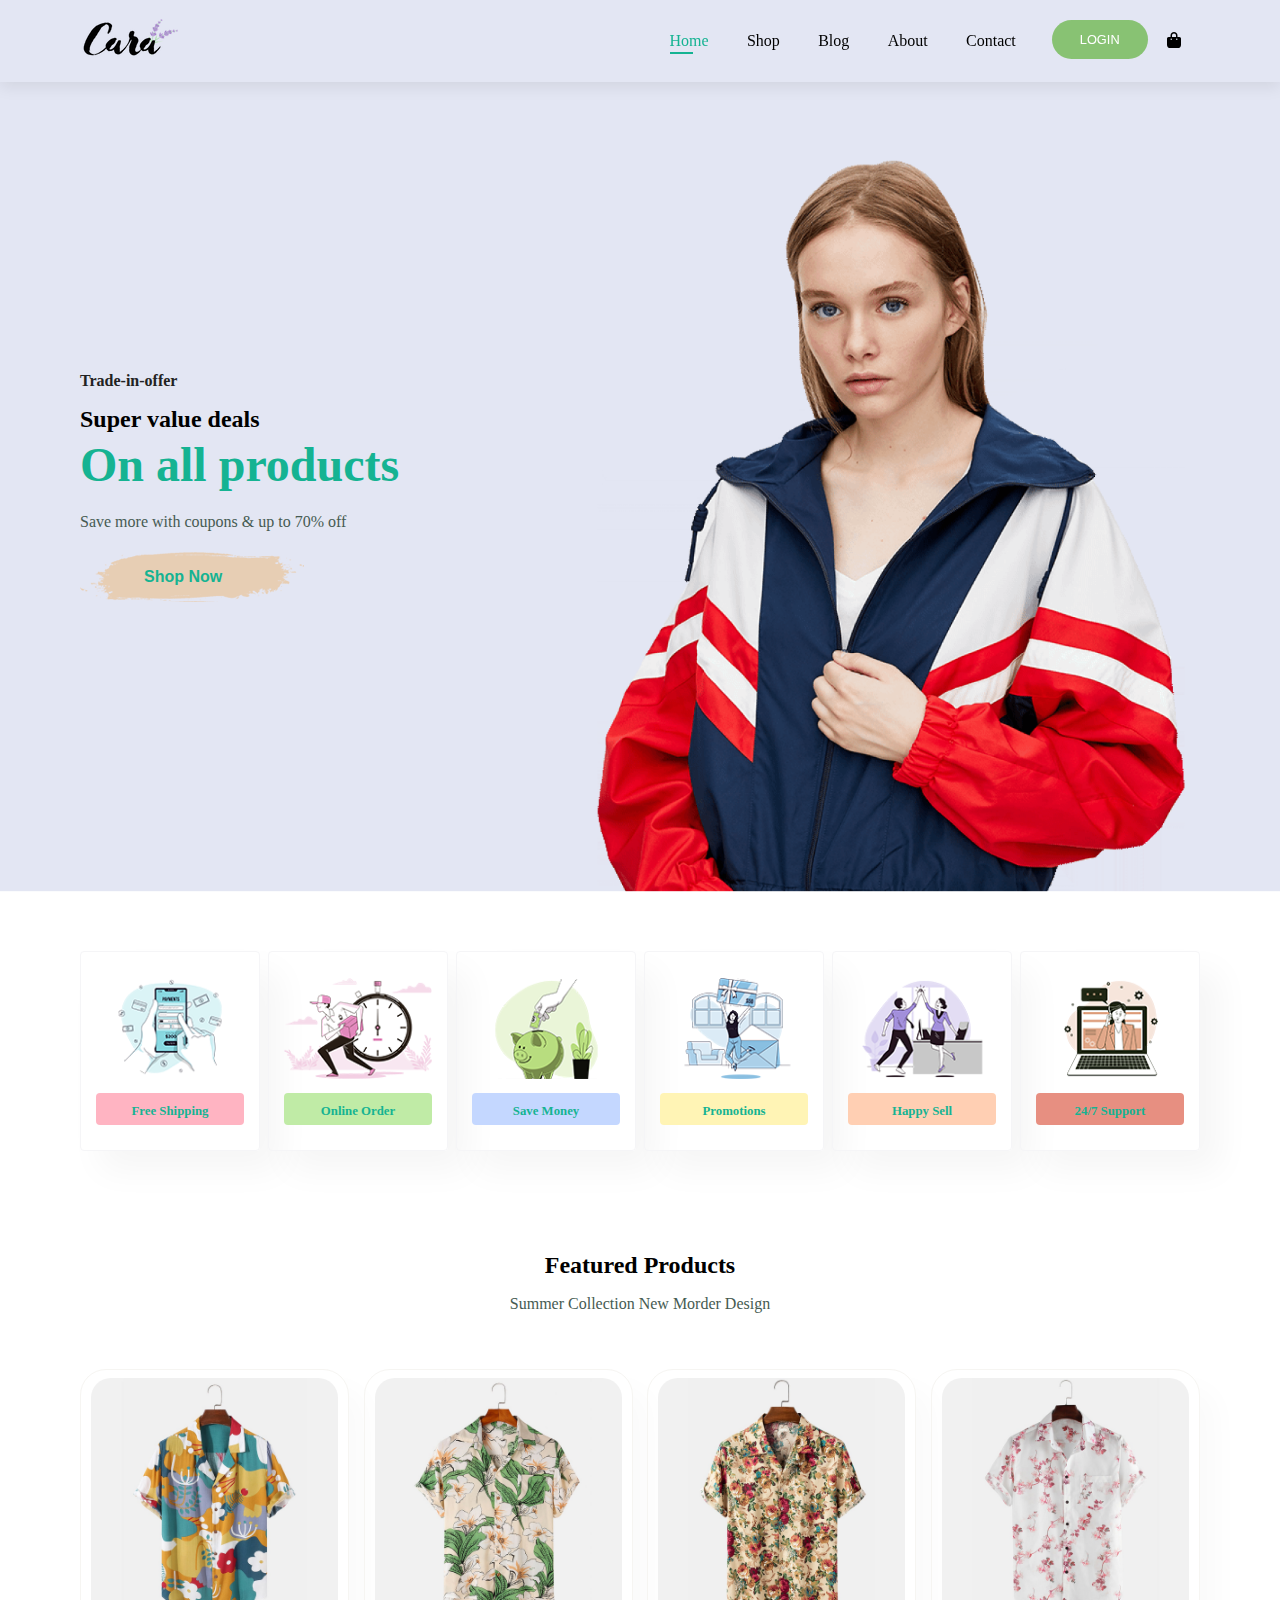
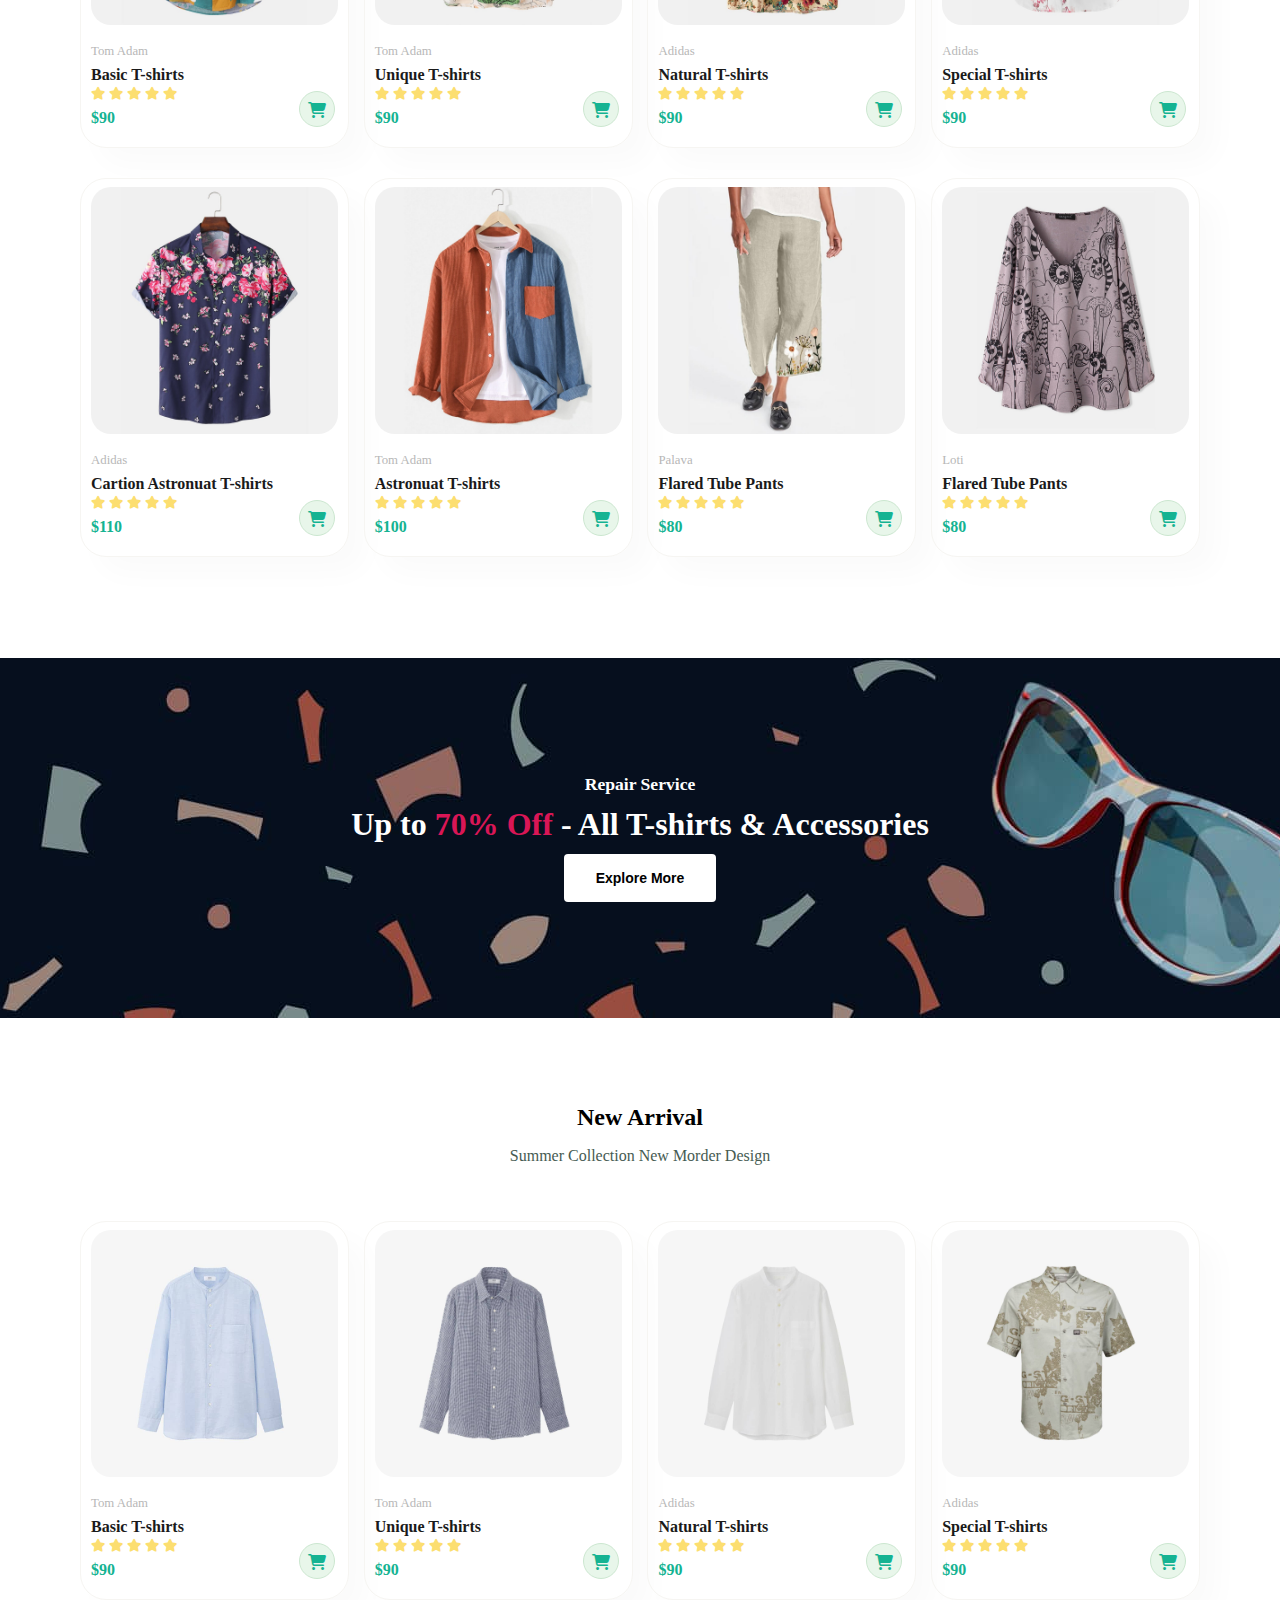
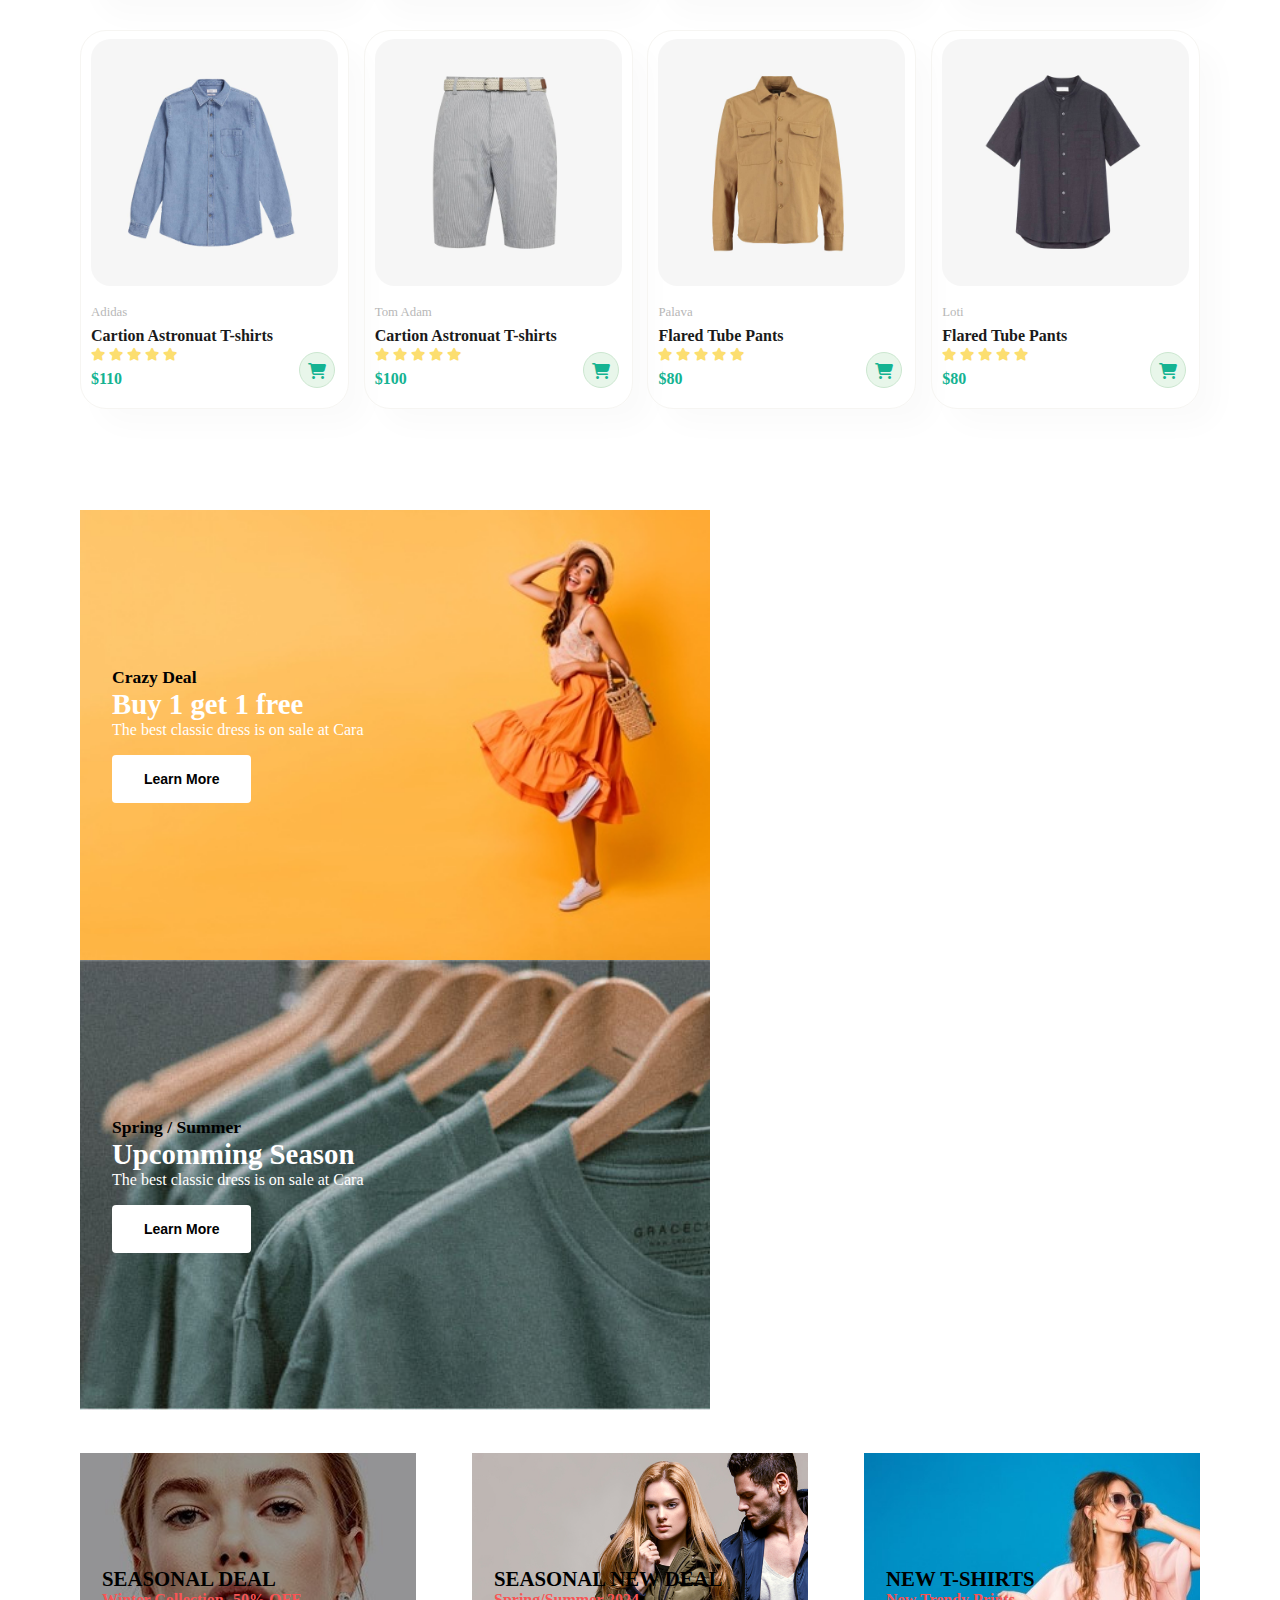
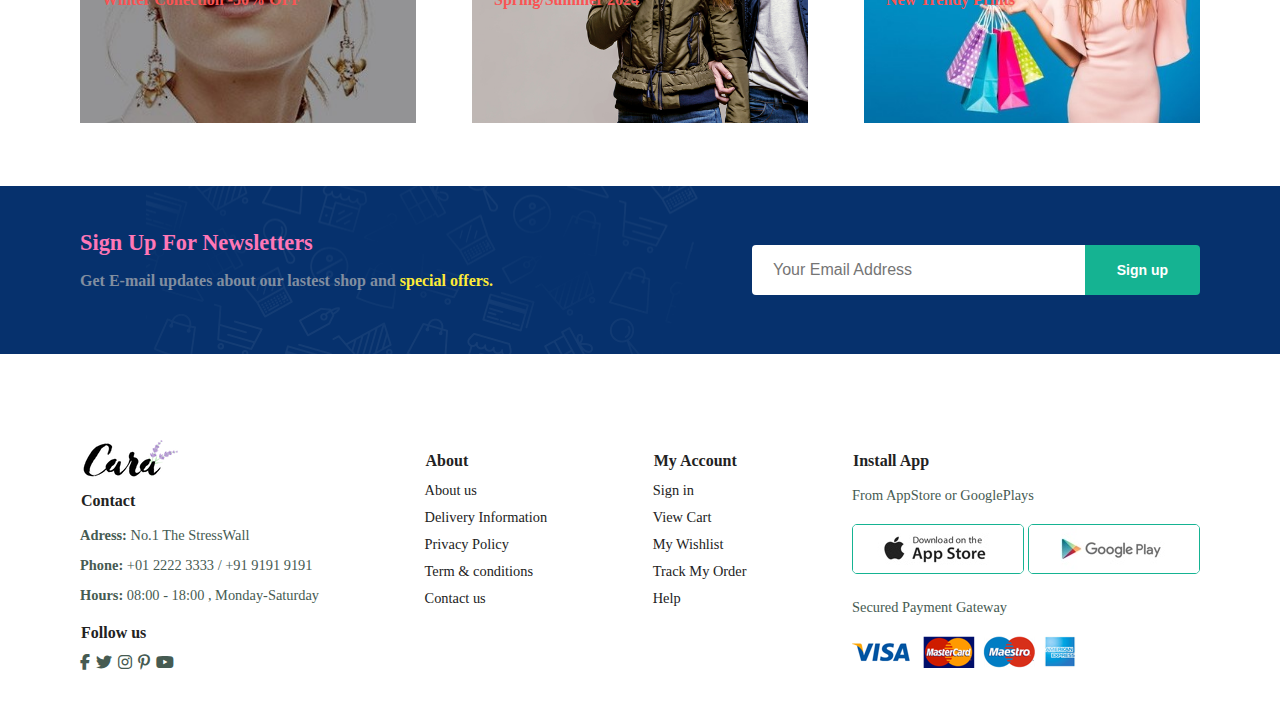
==== commit 0ead69b6: "change file html and css" ====
--- a/index.html
+++ b/index.html
@@ -22,7 +22,7 @@
                 <li><a href="shop.html">Shop</a></li>
                 <li><a href="blog.html">Blog</a></li>
                 <li><a href="About.html">About</a></li>
-                <li><a href="Contact.html">Contact</a></li>
+                <li style="padding-right:36px;"><a href="Contact.html">Contact</a></li>
                
                 <button class="btn-log">LOGIN </button>
                 <li id="bag"><a href="cart.html"></a><i class="fa-solid fa-bag-shopping"></i></li>
--- a/css/base.css
+++ b/css/base.css
@@ -5,7 +5,7 @@
    
 }
 .btn-log{
-    margin-left:36px;
+    margin-bottom:4px;
     font-size: 0.8rem;
     font-weight: 500;
     padding: 12px 28px;
--- a/css/style.css
+++ b/css/style.css
@@ -942,9 +942,7 @@
 
 
 /*Start media query*/
-
-
-@media(max-width:799px){
+@media(max-width:1024px){
     .section-p1{
         padding : 2.7rem 2.7rem;
     }
@@ -963,7 +961,13 @@
         padding:80px 0 0 10px;
         transition:0.3s
     }
-
+    .product .pro-container {
+        display: flex;
+        justify-content: center;
+        flex-direction: row-reverse;
+        padding-top: 20px;
+        flex-wrap: wrap;
+    }
     .header_navbar.active{
         right:0;
     }
@@ -987,6 +991,78 @@
         color:#222;
         font-size:24px;
     }
+ 
+    .feature {
+        display: flex;
+        justify-content: center;
+        align-items: center;
+        flex-wrap: wrap;
+    }
+ 
+    .banner{
+        height: 20vh;
+    }
+    .action-banner .banner-box{
+        min-width: 100%;
+        height: 30vh;
+    }
+    .action-banner2{
+        padding:0 40px;
+    }
+    .newsletter .form{
+        width: 64%;
+    }
+
+    .form_details{
+        padding:40px;
+       
+    }
+  
+   
+}
+@media(max-width:799px){
+    .section-p1{
+        padding : 2.7rem 2.7rem;
+    }
+    .header_navbar{
+        display :flex;
+        flex-direction: column;
+        align-items: flex-start;
+        justify-content: flex-start;
+        position: fixed;
+        top:0;
+        right:-300px;
+        height:100vh;
+        width:300px;
+        background-color: #e3e6f3;
+        box-shadow: 0 40px 60px rgba(0 , 0 ,0 ,0.1);
+        padding:80px 0 0 10px;
+        transition:0.3s
+    }
+
+    .header_navbar.active{
+        right:0;
+    }
+    .header_navbar li{
+        margin-bottom: 25px;
+    }
+    .moblie{
+        display: flex;
+        align-items: center;
+    }
+    .moblie i{
+        color:#1a1a1a;
+        font-size:24px;
+        padding-left: 20px;
+    }
+    #close{
+        display: block;
+        position: absolute;
+        top:30px;
+        left: 30px;
+        color:#222;
+        font-size:24px;
+    }
     #bag{
         display: none;
     }
